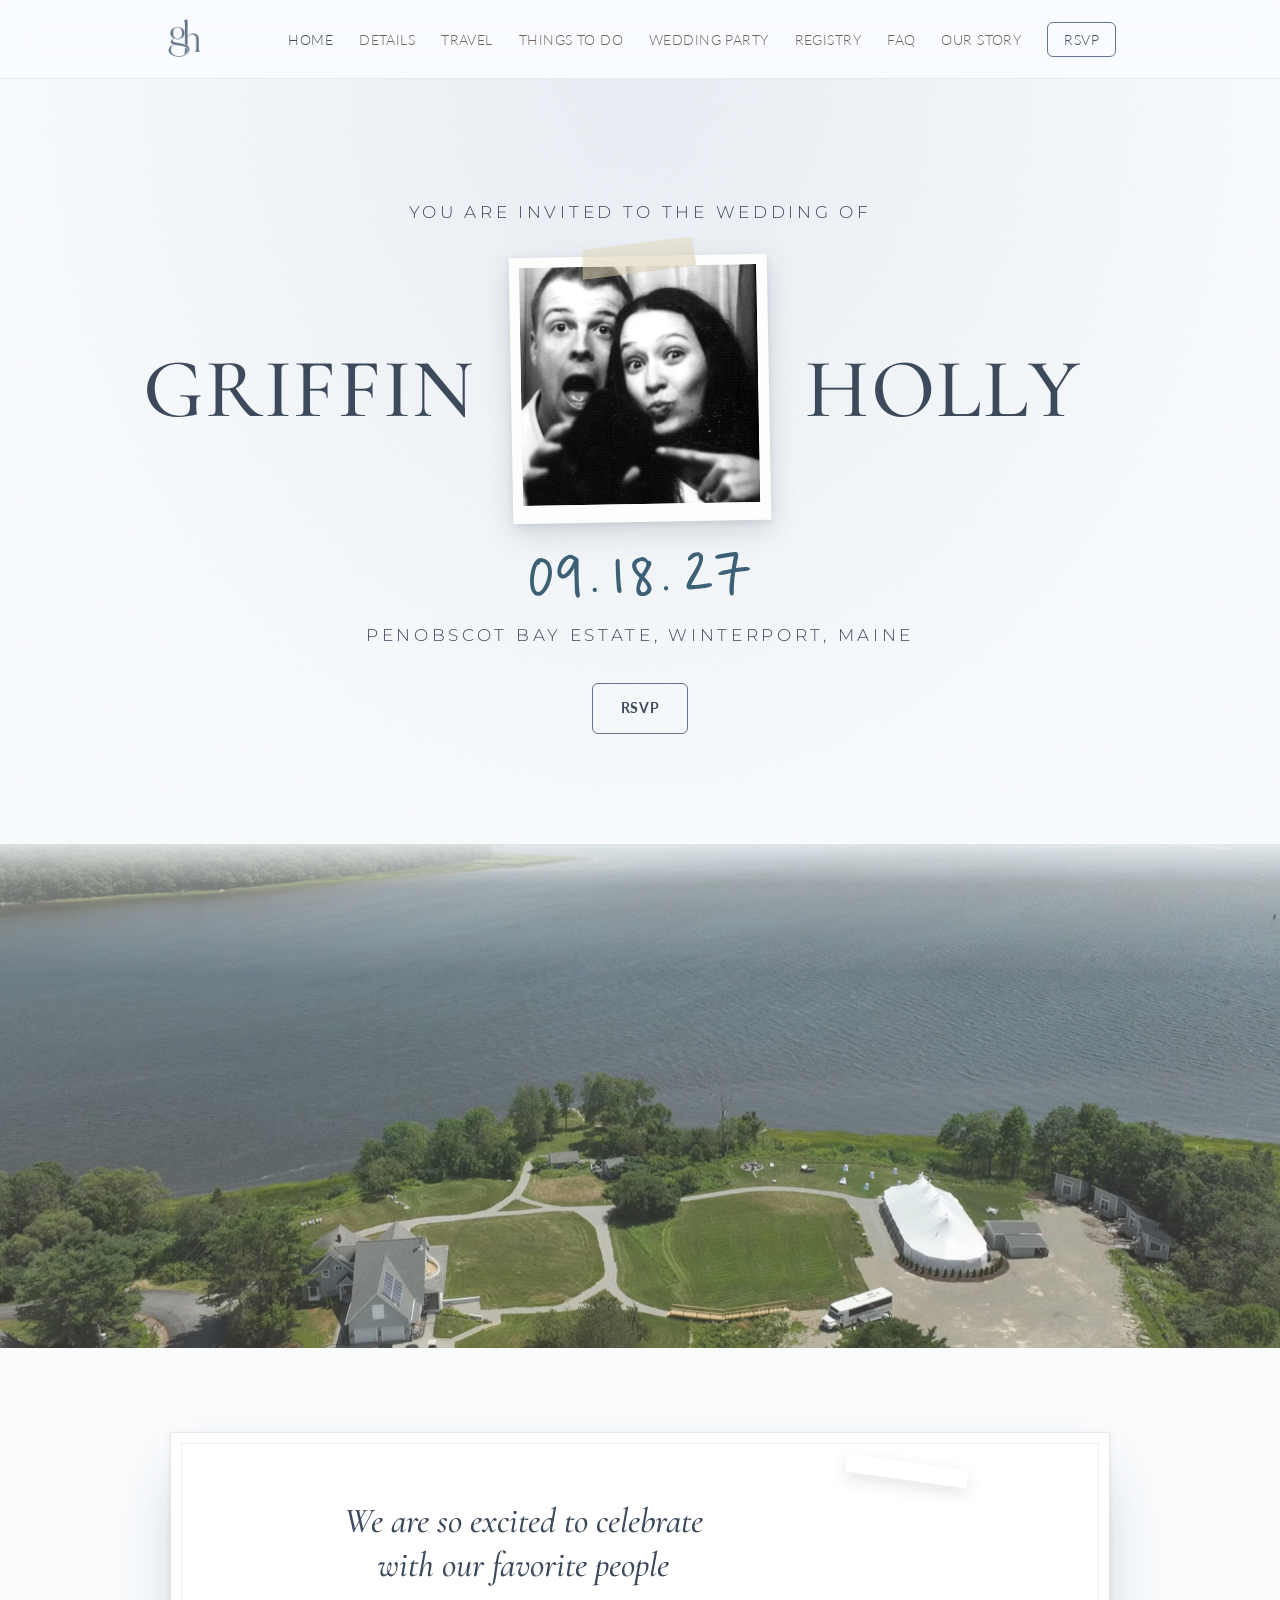
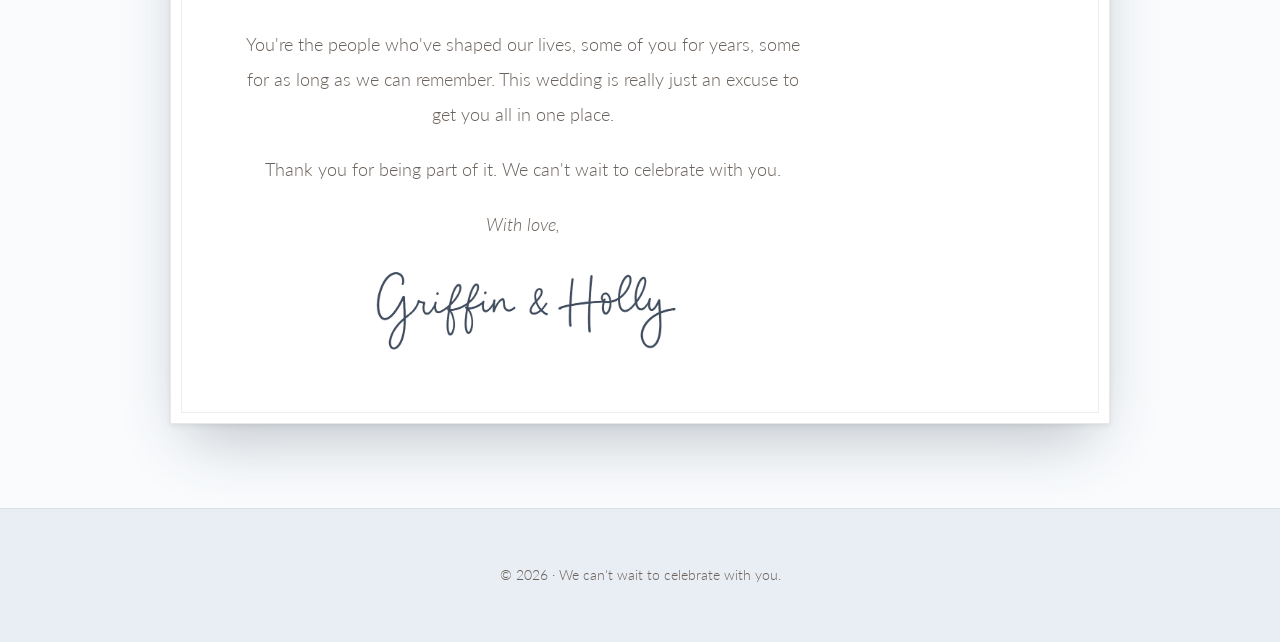
==== index.html @ e7b4e87a "Initial commit: Griffin & Holly wedding website Static multi-page site (Home, Details, Travel, Thing" ====
<!DOCTYPE html>
<html lang="en">
<head>
  <meta charset="UTF-8" />
  <meta name="viewport" content="width=device-width, initial-scale=1.0" />
  <title>Griffin &amp; Holly</title>
  <link rel="preconnect" href="https://fonts.googleapis.com" />
  <link rel="preconnect" href="https://fonts.gstatic.com" crossorigin />
  <link href="https://fonts.googleapis.com/css2?family=Cormorant+Garamond:wght@500&family=Montserrat:wght@300;600&family=Playfair+Display:ital,wght@0,500;0,600;1,500&family=Lato:wght@300;400;700&display=swap" rel="stylesheet" />
  <link rel="stylesheet" href="styles.css?v=116" />
</head>
<body>
  <header class="site-header">
    <nav class="nav container">
      <a href="#top" class="logo"><img src="images/gh.png" alt="Griffin &amp; Holly" /></a>
      <button class="nav-toggle" id="navToggle" aria-label="Toggle navigation" aria-expanded="false">
        <span></span><span></span><span></span>
      </button>
      <ul class="nav-links" id="navLinks">
        <li><a href="#top" aria-current="page">Home</a></li>
        <li><a href="details.html">Details</a></li>
        <li><a href="travel.html">Travel</a></li>
        <li><a href="things-to-do.html">Things to Do</a></li>
        <li><a href="wedding-party.html">Wedding Party</a></li>
        <li><a href="registry.html">Registry</a></li>
        <li><a href="faq.html">FAQ</a></li>
        <li><a href="our-story.html">Our Story</a></li>
        <li><a class="nav-cta">RSVP</a></li>
      </ul>
    </nav>
  </header>

  <main>
    <section id="top" class="hero">
      <div class="container hero-content">
        <p class="hero-invite">You are invited to the wedding of</p>
        <h1 class="hero-title">
          <span class="hero-name">Griffin</span>
          <div class="hero-polaroid">
            <div class="hero-image-frame">
              <img src="images/hero.gif" alt="Griffin and Holly" class="hero-image" />
            </div>
          </div>
          <span class="hero-name">Holly</span>
        </h1>
        <img src="images/date.svg" alt="09.18.27" class="hero-date" />
        <p class="hero-venue">Penobscot Bay Estate, Winterport, Maine</p>
        <div class="hero-actions center">
          <a class="btn btn-secondary">RSVP</a>
        </div>
      </div>
    </section>

    <section id="story" class="photo-band">
      <img src="images/penobscot-2.jpg" alt="Aerial view of the Penobscot Bay estate with the reception tent on the lawn by the water" />
    </section>

    <section id="note" class="section">
      <div class="container">
        <div class="note-card">
          <div class="note-text">
            <h2 class="note-heading">We are so excited to celebrate <br class="note-heading-break" />with our favorite people</h2>
            <p>You're the people who've shaped our lives, some of you for years, some for as long as we can remember. This wedding is really just an excuse to get you all in one place.</p>
            <p>Thank you for being part of it. We can't wait to celebrate with you.</p>
            <p class="note-signoff">With love,</p>
            <span class="note-signature" role="img" aria-label="Griffin &amp; Holly"></span>
          </div>
          <div class="note-photo">
            <div class="note-frame">
              <picture>
                <source media="(max-width: 760px)" srcset="images/gandh.jpg" />
                <img src="images/photostrip.jpg" alt="Griffin and Holly" />
              </picture>
            </div>
          </div>
        </div>
      </div>
    </section>
  </main>

  <footer class="site-footer">
    <div class="container">
      <p>&copy; <span id="year"></span> &middot; We can't wait to celebrate with you.</p>
    </div>
  </footer>

  <script src="script.js"></script>
</body>
</html>
---- styles.css ----
:root {
  --color-bg: #f9fbfd;
  --color-bg-alt: #e9eef4;
  --color-text: #2e2a27;
  --color-text-muted: #6b625c;
  --color-accent: #64748b;
  --color-accent-dark: #3d4a5c;
  --color-accent-contrast: #ffffff;
  --color-border: #d7e0e9;
  --max-width: 1000px;
  --max-width-narrow: 680px;
  --radius: 6px;
  --font-heading: "Playfair Display", Georgia, serif;
  --font-body: "Lato", -apple-system, BlinkMacSystemFont, "Segoe UI", sans-serif;
}

* {
  box-sizing: border-box;
}

html {
  scroll-behavior: smooth;
}

body {
  margin: 0;
  font-family: var(--font-body);
  font-weight: 300;
  color: var(--color-text);
  background: var(--color-bg);
  line-height: 1.7;
}

.container {
  max-width: var(--max-width);
  margin: 0 auto;
  padding: 0 24px;
}

.container-narrow {
  max-width: var(--max-width-narrow);
}

.text-center {
  text-align: center;
}

h1, h2, h3 {
  font-family: var(--font-heading);
  font-weight: 600;
  line-height: 1.2;
  color: var(--color-accent-dark);
}

a {
  color: inherit;
}

/* Header */
.site-header {
  position: sticky;
  top: 0;
  background: rgba(249, 251, 253, 0.55);
  backdrop-filter: blur(16px) saturate(160%);
  -webkit-backdrop-filter: blur(16px) saturate(160%);
  border-bottom: 1px solid rgba(215, 224, 233, 0.6);
  z-index: 100;
}

.nav {
  display: flex;
  align-items: center;
  justify-content: space-between;
  padding: 18px 24px;
}

.logo {
  display: flex;
  align-items: center;
  text-decoration: none;
}

.logo img {
  display: block;
  height: 42px;
  width: auto;
}

.nav-links {
  list-style: none;
  display: flex;
  align-items: center;
  gap: 26px;
  margin: 0;
  padding: 0;
}

.nav-links a {
  text-decoration: none;
  font-size: 0.9rem;
  letter-spacing: 0.03em;
  text-transform: uppercase;
  color: var(--color-text-muted);
  transition: color 0.15s ease;
}

.nav-links a:hover {
  color: var(--color-accent-dark);
}

.nav-cta {
  border: 1px solid var(--color-accent);
  padding: 8px 16px;
  border-radius: var(--radius);
  color: var(--color-accent-dark) !important;
}

.nav-cta:not([href]),
.btn:not([href]) {
  cursor: default;
}

.nav-links a[aria-current="page"] {
  color: var(--color-accent-dark);
}

.nav-toggle {
  display: none;
  flex-direction: column;
  justify-content: space-between;
  width: 24px;
  height: 18px;
  background: none;
  border: none;
  cursor: pointer;
  padding: 0;
}

.nav-toggle span {
  display: block;
  height: 2px;
  width: 100%;
  background: var(--color-accent-dark);
}

/* Hero */
.hero {
  position: relative;
  padding: 120px 0 110px;
  text-align: center;
  background-color: var(--color-bg);
  background-image:
    url("data:image/svg+xml,%3Csvg xmlns='http://www.w3.org/2000/svg' width='140' height='140'%3E%3Cfilter id='n'%3E%3CfeTurbulence type='fractalNoise' baseFrequency='0.85' numOctaves='2' stitchTiles='stitch'/%3E%3C/filter%3E%3Crect width='100%25' height='100%25' filter='url(%23n)' opacity='0.05'/%3E%3C/svg%3E"),
    radial-gradient(ellipse at top, var(--color-bg-alt) 0%, var(--color-bg) 70%);
}

.hero .hero-content {
  max-width: 1320px;
}

.hero-invite {
  font-family: "Montserrat", -apple-system, BlinkMacSystemFont, "Segoe UI", sans-serif;
  font-weight: 300;
  font-size: clamp(0.82rem, 1.6vw, 1.05rem);
  text-transform: uppercase;
  letter-spacing: 0.22em;
  line-height: 1.6;
  color: var(--color-accent-dark);
  margin: 0 auto 30px;
}

@media (max-width: 1024px) {
  .hero-date {
    width: min(200px, 52%);
  }
}

.hero-polaroid {
  position: relative;
  display: inline-block;
  flex-shrink: 0;
  background: #fdfdfb;
  padding: 10px 10px 18px;
  box-shadow:
    0 10px 28px rgba(60, 70, 85, 0.18),
    0 2px 6px rgba(60, 70, 85, 0.1);
  transform: rotate(-1deg);
}

/* Piece of tape holding the photo up */
.hero-polaroid::before {
  content: "";
  position: absolute;
  top: -15px;
  left: 50%;
  width: 118px;
  height: 34px;
  transform: translateX(-50%) rotate(-4deg);
  background: linear-gradient(
    180deg,
    rgba(225, 215, 189, 0.5) 0%,
    rgba(212, 201, 173, 0.55) 100%
  );
  box-shadow: 0 1px 3px rgba(0, 0, 0, 0.08);
  clip-path: polygon(4% 12%, 97% 0%, 99% 86%, 2% 100%);
  z-index: 2;
}

.hero-image-frame {
  width: 238px;
  height: 238px;
  overflow: hidden;
}

.hero-image {
  display: block;
  width: 100%;
  height: 100%;
  object-fit: cover;
  object-position: center 30%;
  filter: grayscale(1) contrast(1.06);
}

.eyebrow, .section-eyebrow {
  text-transform: uppercase;
  letter-spacing: 0.15em;
  font-size: 0.8rem;
  color: var(--color-accent);
  margin: 0 0 12px;
}

.section-eyebrow {
  text-align: center;
}

.hero-title {
  display: flex;
  align-items: center;
  justify-content: center;
  gap: 36px;
  margin: 0 0 20px;
}

.hero-name {
  font-family: "Cormorant Garamond", "Playfair Display", Georgia, serif;
  font-weight: 500;
  font-size: clamp(3.2rem, 6.8vw, 5.25rem);
  letter-spacing: 0.02em;
  text-transform: uppercase;
  line-height: 1.1;
  color: var(--color-accent-dark);
}

/* On desktop, give the two names equal columns so the polaroid sits dead-centre */
@media (min-width: 1025px) {
  .hero-name {
    flex: 1 1 0;
    min-width: 0;
  }

  .hero-name:first-child {
    text-align: right;
  }

  .hero-name:last-child {
    text-align: left;
  }
}

@media (max-width: 1024px) {
  .hero-title {
    flex-direction: column;
    gap: 20px;
  }

  .hero-name {
    font-size: clamp(3.6rem, 14vw, 6rem);
  }
}

.hero-date {
  display: block;
  width: min(220px, 42%);
  height: auto;
  margin: 30px auto 0;
}

.hero-venue {
  font-family: "Montserrat", -apple-system, BlinkMacSystemFont, "Segoe UI", sans-serif;
  font-weight: 300;
  font-size: clamp(0.82rem, 1.6vw, 1.05rem);
  text-transform: uppercase;
  letter-spacing: 0.22em;
  line-height: 1.6;
  color: var(--color-accent-dark);
  margin: 24px 0 0;
}

@media (max-width: 640px) {
  .hero-invite,
  .hero-venue {
    font-size: 0.98rem;
    letter-spacing: 0.18em;
  }
}

.hero-actions {
  display: flex;
  gap: 16px;
  justify-content: center;
  flex-wrap: wrap;
}

.hero-actions.center {
  margin-top: 34px;
}

.btn {
  display: inline-block;
  padding: 13px 28px;
  border-radius: var(--radius);
  text-decoration: none;
  font-weight: 700;
  font-size: 0.85rem;
  text-transform: uppercase;
  letter-spacing: 0.05em;
  transition: transform 0.15s ease, opacity 0.15s ease;
}

.btn:hover {
  transform: translateY(-1px);
  opacity: 0.9;
}

.btn-primary {
  background: var(--color-accent-dark);
  color: var(--color-accent-contrast);
}

.btn-secondary {
  background: transparent;
  border: 1px solid var(--color-accent);
  color: var(--color-accent-dark);
}

/* Sections */
.section {
  padding: 90px 0;
}

.section.subpage {
  padding-top: 132px;
  min-height: calc(100vh - 220px);
}

.section.subpage:not(:only-of-type) {
  min-height: 0;
}

.section-alt {
  background: var(--color-bg-alt);
}

.section h2 {
  font-size: 2.2rem;
  margin: 0 0 40px;
  text-align: center;
}

/* Full-bleed photo band */
.photo-band {
  position: relative;
  line-height: 0;
}

.photo-band img {
  display: block;
  width: 100%;
  height: clamp(340px, 56vh, 640px);
  object-fit: cover;
  object-position: center 68%;
}

.photo-band::after {
  content: "";
  position: absolute;
  inset: 0;
  pointer-events: none;
  /* soft cream wash, with a very subtle fade to the page background at the top seam */
  background: linear-gradient(
    180deg,
    rgba(249, 251, 253, 0.85) 0%,
    rgba(251, 248, 241, 0.45) 8%,
    rgba(251, 248, 241, 0.18) 26%,
    rgba(251, 248, 241, 0.18) 100%
  );
}

/* Home — a note to our guests */
#note {
  padding: 84px 0;
}

.note-card {
  position: relative;
  overflow: hidden;
  max-width: 940px;
  margin: 0 auto;
  background: #ffffff;
  padding: clamp(40px, 5.5vw, 66px) clamp(30px, 6vw, 72px);
  border: 1px solid rgba(60, 70, 85, 0.12);
  box-shadow:
    /* inner mat bevel */
    inset 0 0 0 10px #ffffff,
    inset 0 0 0 11px rgba(60, 70, 85, 0.09),
    inset 0 1px 3px rgba(60, 70, 85, 0.05),
    /* contact shadow */
    0 2px 5px rgba(60, 70, 85, 0.1),
    /* realistic cast shadow */
    0 30px 60px -18px rgba(60, 70, 85, 0.32);
}

.note-text {
  max-width: 560px;
  text-align: center;
}

.note-heading {
  font-family: "Cormorant Garamond", "Playfair Display", Georgia, serif;
  font-style: italic;
  font-weight: 500;
  font-size: clamp(1.7rem, 3.2vw, 2.35rem);
  line-height: 1.25;
  color: var(--color-accent-dark);
  margin: 0 0 24px;
}

.note-heading::after {
  display: none;
}

.note-heading-break {
  display: none;
}

@media (min-width: 761px) {
  .note-heading-break {
    display: inline;
  }
}

.note-text p {
  color: var(--color-text-muted);
  font-size: 1.15rem;
  line-height: 1.9;
  margin: 0 0 20px;
}

.note-signoff {
  margin-top: 28px;
  font-style: italic;
}

.note-signature {
  display: block;
  width: min(320px, 74%);
  aspect-ratio: 884 / 263;
  margin: 10px auto 0;
  background-color: var(--color-accent-dark);
  -webkit-mask: url("images/signedgh.png") no-repeat center / contain;
  mask: url("images/signedgh.png") no-repeat center / contain;
}

.note-photo {
  position: absolute;
  top: 5%;
  right: 15%;
}

.note-frame {
  width: 122px;
  background: #ffffff;
  padding: 9px;
  transform: rotate(8deg);
  box-shadow: 0 6px 16px rgba(60, 70, 85, 0.14);
}

.note-frame img {
  display: block;
  width: 100%;
  height: auto;
}

@media (max-width: 760px) {
  .note-text {
    max-width: none;
  }

  .note-text p {
    font-size: 1rem;
  }

  .note-photo {
    position: static;
    margin: 26px auto 0;
  }

  .note-frame {
    width: 210px;
    margin-left: auto;
    margin-right: auto;
    transform: rotate(4deg);
  }

  .note-frame img {
    aspect-ratio: 3 / 4;
    object-fit: cover;
    object-position: center;
  }

  .note-heading,
  .note-text p,
  .note-signoff {
    text-align: center;
  }

  .note-signature {
    margin-inline: auto;
    -webkit-mask-position: center;
    mask-position: center;
  }
}

/* Story */
.story-grid {
  display: grid;
  grid-template-columns: repeat(auto-fit, minmax(220px, 1fr));
  gap: 40px;
  text-align: center;
}

.story-item h3 {
  font-size: 1.25rem;
  margin: 0 0 12px;
}

.story-item p {
  color: var(--color-text-muted);
  margin: 0;
}

/* Schedule */
.schedule-grid {
  display: grid;
  grid-template-columns: repeat(auto-fit, minmax(220px, 1fr));
  gap: 24px;
}

.schedule-card {
  background: var(--color-bg);
  border: 1px solid var(--color-border);
  border-radius: var(--radius);
  padding: 32px 24px;
  text-align: center;
}

.schedule-time {
  color: var(--color-accent);
  font-weight: 700;
  letter-spacing: 0.05em;
  margin: 0 0 8px;
  font-size: 0.9rem;
  text-transform: uppercase;
}

.schedule-card h3 {
  margin: 0 0 10px;
  font-size: 1.3rem;
}

.schedule-card p {
  color: var(--color-text-muted);
  margin: 0;
}

/* Schedule — vertical timeline */
.timeline {
  list-style: none;
  max-width: 460px;
  margin: 22px auto 0;
  padding: 0;
  text-align: center;
}

.timeline-event {
  padding: 26px 0;
  border-bottom: 1px solid var(--color-border);
}

.timeline-event:first-child {
  padding-top: 6px;
}

.timeline-time {
  display: block;
  font-family: "Montserrat", -apple-system, BlinkMacSystemFont, "Segoe UI", sans-serif;
  font-weight: 600;
  font-size: 0.82rem;
  letter-spacing: 0.12em;
  color: var(--color-accent);
  margin-bottom: 8px;
}

.timeline-body h3 {
  font-family: "Cormorant Garamond", "Playfair Display", Georgia, serif;
  font-weight: 500;
  font-size: 1.55rem;
  line-height: 1.2;
  color: var(--color-accent-dark);
  margin: 0 0 6px;
}

.timeline-body p {
  color: var(--color-text-muted);
  margin: 0;
  line-height: 1.7;
}

/* What to Wear */
#details {
  padding-top: 56px;
  padding-bottom: 44px;
}

#what-to-wear {
  padding-top: 44px;
}

.coming-soon {
  margin: 28px 0 0;
  text-align: center;
  color: var(--color-text-muted);
  font-family: "Cormorant Garamond", "Playfair Display", Georgia, serif;
  font-style: italic;
  font-size: 1.5rem;
}

.dress-text {
  max-width: 560px;
  margin: 16px auto 0;
  text-align: left;
}

.dress-text p {
  color: var(--color-text-muted);
  line-height: 1.85;
  margin: 0 0 22px;
  text-wrap: pretty;
}

.dress-text p:last-child {
  margin-bottom: 0;
}

/* Interior sections — fonts matched to the landing page */
#details .section-eyebrow,
#travel .section-eyebrow,
#our-story .section-eyebrow,
#wedding-party .section-eyebrow,
#things-to-do .section-eyebrow,
#what-to-wear .section-eyebrow,
#faq .section-eyebrow,
#registry .section-eyebrow {
  font-family: "Montserrat", -apple-system, BlinkMacSystemFont, "Segoe UI", sans-serif;
  font-weight: 600;
  letter-spacing: 0.22em;
}

#details h2,
#travel h2,
#airports h2,
#stay h2,
#our-story h2,
#wedding-party h2,
#things-to-do h2,
#bangor h2,
#winterport h2,
#what-to-wear h2,
#faq h2,
#registry h2 {
  font-family: "Cormorant Garamond", "Playfair Display", Georgia, serif;
  font-weight: 500;
}

#details .schedule-time {
  font-family: "Montserrat", -apple-system, BlinkMacSystemFont, "Segoe UI", sans-serif;
  font-weight: 600;
  letter-spacing: 0.18em;
}

#details .schedule-card h3,
#travel .travel-card h3,
#things-to-do .travel-card h3 {
  font-family: "Cormorant Garamond", "Playfair Display", Georgia, serif;
  font-weight: 500;
  font-size: 1.5rem;
}

/* Travel */
.travel-intro {
  max-width: 720px;
  margin: 0 auto;
  text-align: center;
  text-wrap: balance;
  color: var(--color-text-muted);
  line-height: 1.85;
}

/* Airports Nearby */
#travel {
  padding-bottom: 36px;
}

#airports,
#stay {
  padding-top: 44px;
}

.airports-layout {
  margin-top: 8px;
}

.airports-layout + .airports-layout {
  margin-top: 64px;
}

.airport-photo {
  position: relative;
  max-width: 380px;
  margin: 0 auto;
  background: #fdfdfb;
  padding: 10px 10px 18px;
  box-shadow:
    0 10px 28px rgba(60, 70, 85, 0.18),
    0 2px 6px rgba(60, 70, 85, 0.1);
  transform: rotate(-1deg);
}

.airport-photo::before {
  content: "";
  position: absolute;
  top: -15px;
  left: 50%;
  width: 118px;
  height: 34px;
  transform: translateX(-50%) rotate(-4deg);
  background: linear-gradient(
    180deg,
    rgba(225, 215, 189, 0.5) 0%,
    rgba(212, 201, 173, 0.55) 100%
  );
  box-shadow: 0 1px 3px rgba(0, 0, 0, 0.08);
  clip-path: polygon(4% 12%, 97% 0%, 99% 86%, 2% 100%);
  z-index: 2;
}

.airport-frame {
  overflow: hidden;
  aspect-ratio: 3 / 2;
}

.airport-frame img {
  display: block;
  width: 100%;
  height: 100%;
  object-fit: cover;
}

.airport-text {
  max-width: 740px;
  margin: 40px auto 0;
  text-align: center;
}

.stay-name {
  font-family: "Cormorant Garamond", "Playfair Display", Georgia, serif;
  font-weight: 500;
  font-size: 1.65rem;
  color: var(--color-accent-dark);
  margin: 0 0 6px;
}

.stay-address {
  margin-bottom: 28px;
}

.stay-cta {
  margin-top: 12px;
}

.airport-text p {
  color: var(--color-text-muted);
  line-height: 1.85;
  margin: 0 0 18px;
  text-wrap: balance;
}

.airport-text p:last-child {
  margin-bottom: 0;
}

.airport-text strong {
  font-weight: 700;
  color: var(--color-accent-dark);
}

@media (max-width: 720px) {
  .airports-layout {
    margin-top: 24px;
  }

  .airport-text {
    margin-top: 32px;
  }

  .airport-text p {
    margin-bottom: 24px;
  }
}

.travel-grid {
  display: grid;
  grid-template-columns: repeat(auto-fit, minmax(220px, 1fr));
  gap: 24px;
}

.travel-card {
  padding: 8px 0;
}

.travel-card h3 {
  font-size: 1.2rem;
  margin: 0 0 10px;
}

.travel-card p {
  color: var(--color-text-muted);
  margin: 0;
}

/* Things to Do — compact area lists (Bangor, Winterport) */
#bangor {
  padding-top: 40px;
  padding-bottom: 24px;
}

#winterport {
  padding-top: 40px;
}

.ttd-compact {
  display: grid;
  grid-template-columns: repeat(auto-fit, minmax(300px, 1fr));
  gap: 26px 40px;
  max-width: 700px;
  margin: 0 auto;
  text-align: left;
}

#things-to-do .ttd-compact {
  margin-top: 56px;
}

#bangor .airport-photo,
#winterport .airport-photo {
  margin-bottom: 52px;
}

.airport-text .airport-photo {
  margin: 26px auto 36px;
}

#things-to-do .airports-layout {
  margin-top: 72px;
}

.ttd-compact-item h3 {
  font-family: "Cormorant Garamond", "Playfair Display", Georgia, serif;
  font-weight: 500;
  font-size: 1.3rem;
  color: var(--color-accent-dark);
  margin: 0 0 4px;
  line-height: 1.3;
}

.ttd-compact-item p {
  color: var(--color-text-muted);
  line-height: 1.6;
  margin: 0;
  font-size: 1rem;
}

@media (max-width: 600px) {
  .ttd-compact {
    padding-left: 14px;
    padding-right: 14px;
  }
}

/* Gallery */
.photo-grid {
  display: grid;
  grid-template-columns: repeat(auto-fit, minmax(180px, 1fr));
  gap: 16px;
}

.photo-placeholder {
  aspect-ratio: 1;
  background: var(--color-border);
  border-radius: var(--radius);
  display: flex;
  align-items: center;
  justify-content: center;
  color: var(--color-text-muted);
  font-family: var(--font-heading);
  font-style: italic;
}

/* FAQ */
.faq-intro {
  max-width: 560px;
  margin: 16px auto 44px;
  text-align: center;
  color: var(--color-text-muted);
  line-height: 1.8;
  text-wrap: pretty;
}

.faq-list {
  display: flex;
  flex-direction: column;
}

.faq-item {
  padding: 30px 0;
  border-bottom: 1px solid var(--color-border);
}

.faq-item:first-child {
  padding-top: 0;
}

.faq-item:last-child {
  padding-bottom: 0;
  border-bottom: none;
}

.faq-item h3 {
  font-family: "Cormorant Garamond", "Playfair Display", Georgia, serif;
  font-weight: 500;
  font-size: 1.4rem;
  line-height: 1.3;
  color: var(--color-accent-dark);
  margin: 0 0 8px;
}

.faq-item p {
  color: var(--color-text-muted);
  margin: 0;
  line-height: 1.75;
}

/* RSVP Form */
.rsvp-form {
  margin-top: 40px;
  text-align: left;
  display: flex;
  flex-direction: column;
  gap: 20px;
}

.form-row {
  display: flex;
  flex-direction: column;
  gap: 8px;
}

.form-row label {
  font-size: 0.85rem;
  text-transform: uppercase;
  letter-spacing: 0.04em;
  color: var(--color-text-muted);
}

.form-row input,
.form-row select,
.form-row textarea {
  font-family: var(--font-body);
  font-size: 1rem;
  padding: 12px 14px;
  border: 1px solid var(--color-border);
  border-radius: var(--radius);
  background: var(--color-bg);
  color: var(--color-text);
}

.form-row input:focus,
.form-row select:focus,
.form-row textarea:focus {
  outline: 2px solid var(--color-accent);
  outline-offset: 1px;
}

.rsvp-form .btn {
  align-self: center;
  border: none;
  cursor: pointer;
  margin-top: 8px;
}

.form-note {
  text-align: center;
  color: var(--color-accent-dark);
  min-height: 1.4em;
}

/* Footer */
.site-footer {
  border-top: 1px solid var(--color-border);
  padding: 40px 0;
  text-align: center;
  color: var(--color-text-muted);
  font-size: 0.9rem;
  background: var(--color-bg-alt);
}

.footer-names {
  font-family: var(--font-heading);
  font-size: 1.4rem;
  color: var(--color-accent-dark);
  margin: 0 0 8px;
}

/* Mobile nav */
@media (max-width: 960px) {
  .nav-toggle {
    display: flex;
  }

  .nav-links {
    position: absolute;
    top: 100%;
    left: 0;
    right: 0;
    background: var(--color-bg);
    flex-direction: column;
    align-items: flex-start;
    gap: 0;
    padding: 8px 24px 20px;
    border-bottom: 1px solid var(--color-border);
    display: none;
  }

  .nav-links.open {
    display: flex;
  }

  .nav-links li {
    width: 100%;
    padding: 14px 0;
    border-top: 1px solid var(--color-border);
  }

  .nav-cta {
    display: inline-block;
  }

  .hero {
    padding: 100px 0 70px;
  }
}
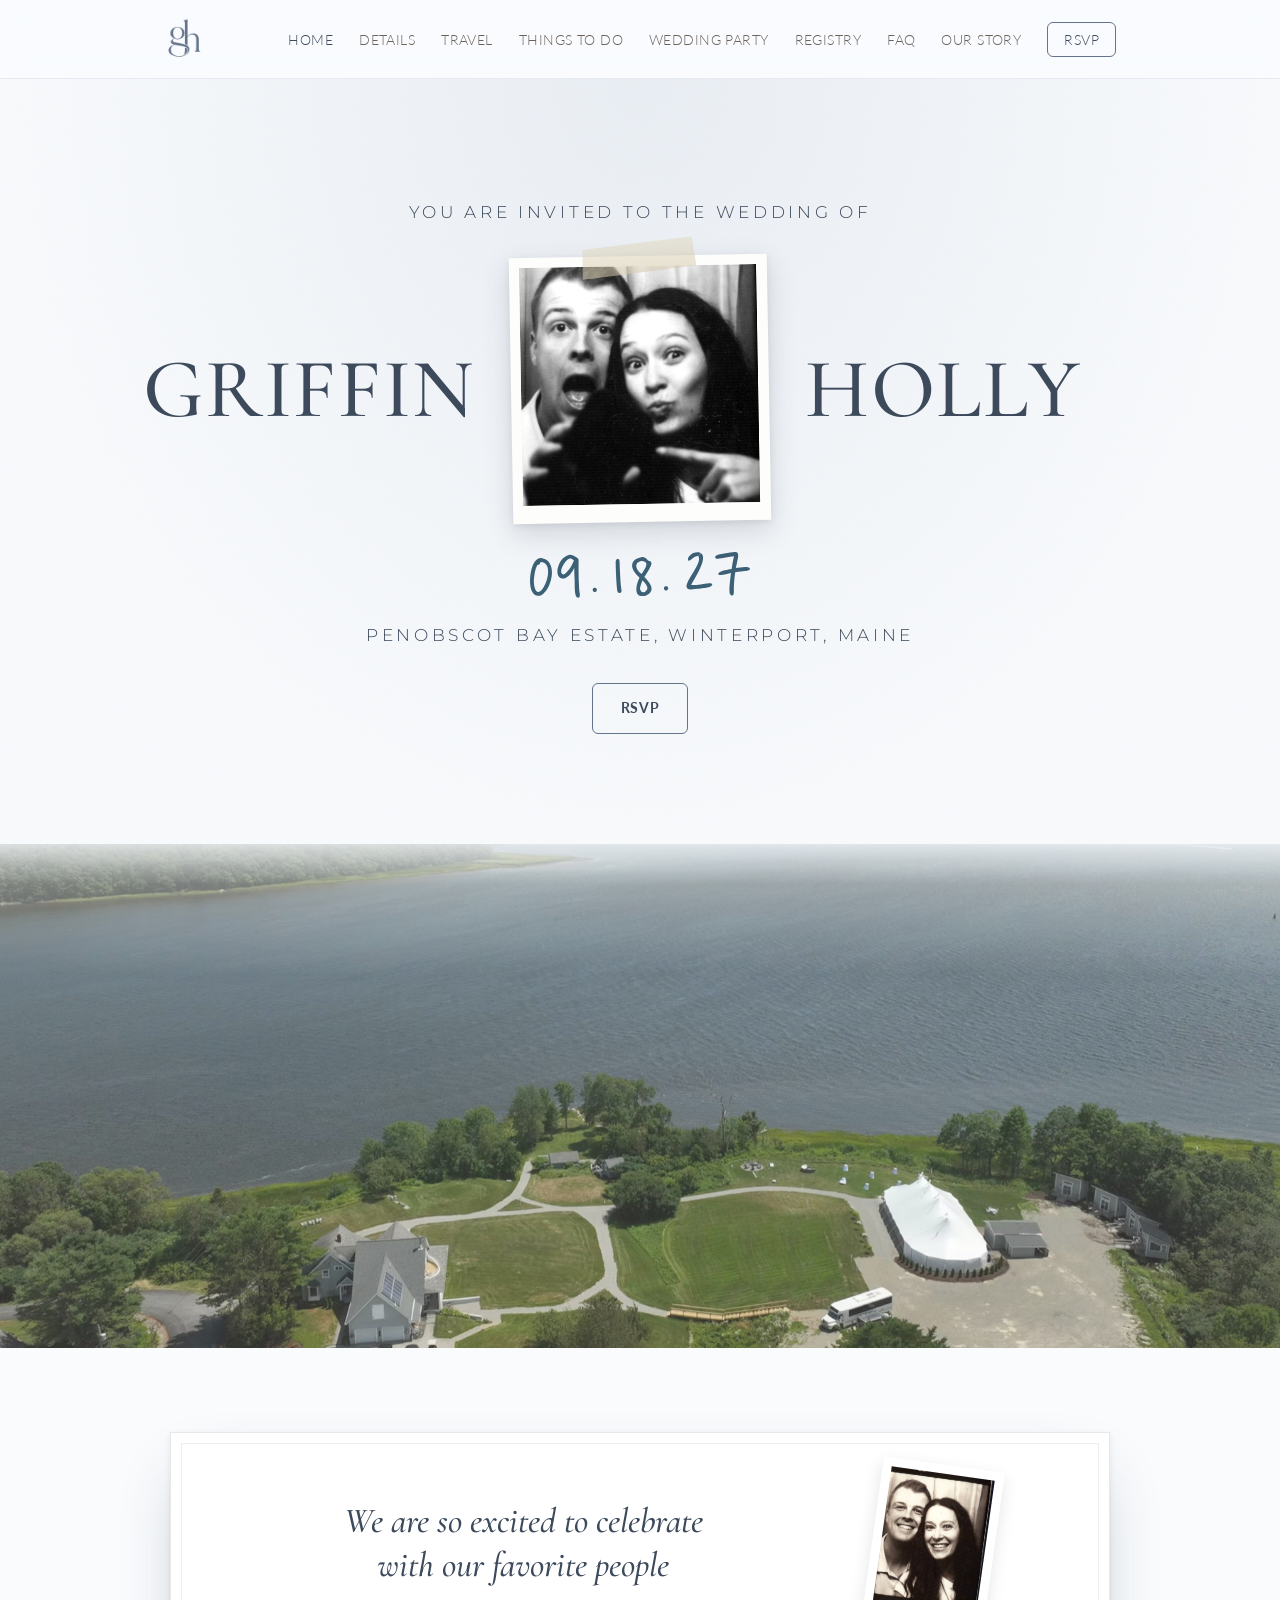
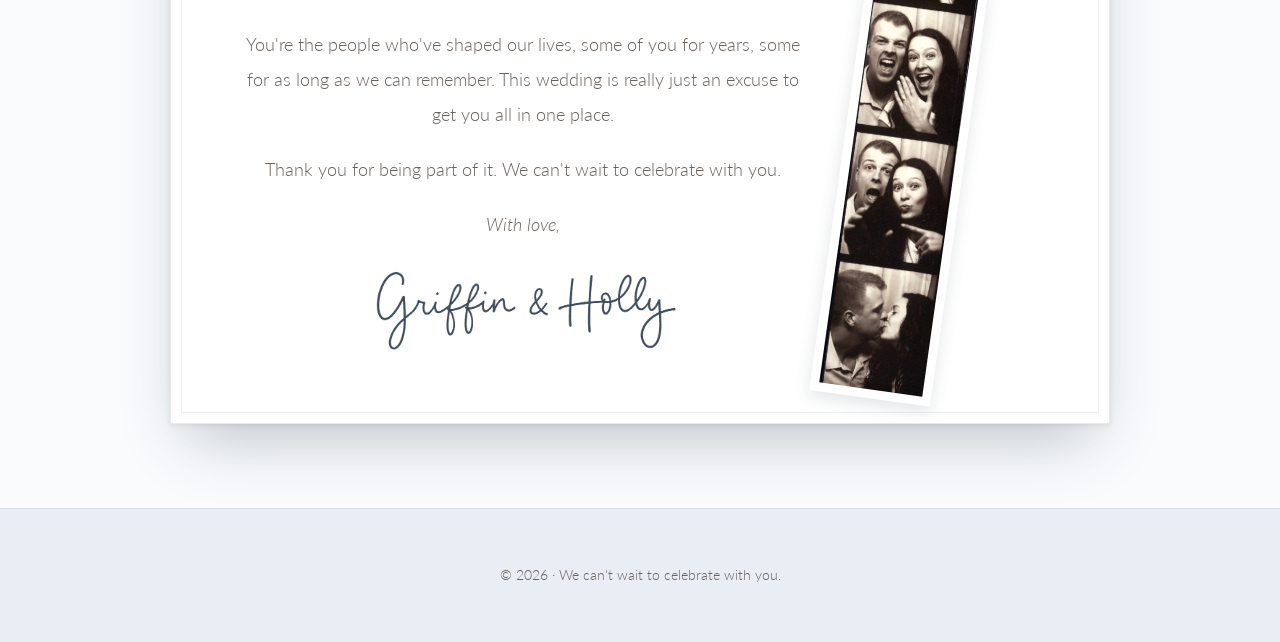
==== commit 1e661fbc: "Travel: add Residence Inn booking link and room-block guidance - Point the Residence Inn CTA at the " ====
--- a/index.html
+++ b/index.html
@@ -7,7 +7,7 @@
   <link rel="preconnect" href="https://fonts.googleapis.com" />
   <link rel="preconnect" href="https://fonts.gstatic.com" crossorigin />
   <link href="https://fonts.googleapis.com/css2?family=Cormorant+Garamond:wght@500&family=Montserrat:wght@300;600&family=Playfair+Display:ital,wght@0,500;0,600;1,500&family=Lato:wght@300;400;700&display=swap" rel="stylesheet" />
-  <link rel="stylesheet" href="styles.css?v=116" />
+  <link rel="stylesheet" href="styles.css?v=120" />
 </head>
 <body>
   <header class="site-header">
--- a/styles.css
+++ b/styles.css
@@ -798,6 +798,12 @@
   margin-top: 12px;
 }
 
+.airport-text p.stay-note {
+  margin-top: 44px;
+  font-size: 0.85rem;
+  font-style: italic;
+}
+
 .airport-text p {
   color: var(--color-text-muted);
   line-height: 1.85;
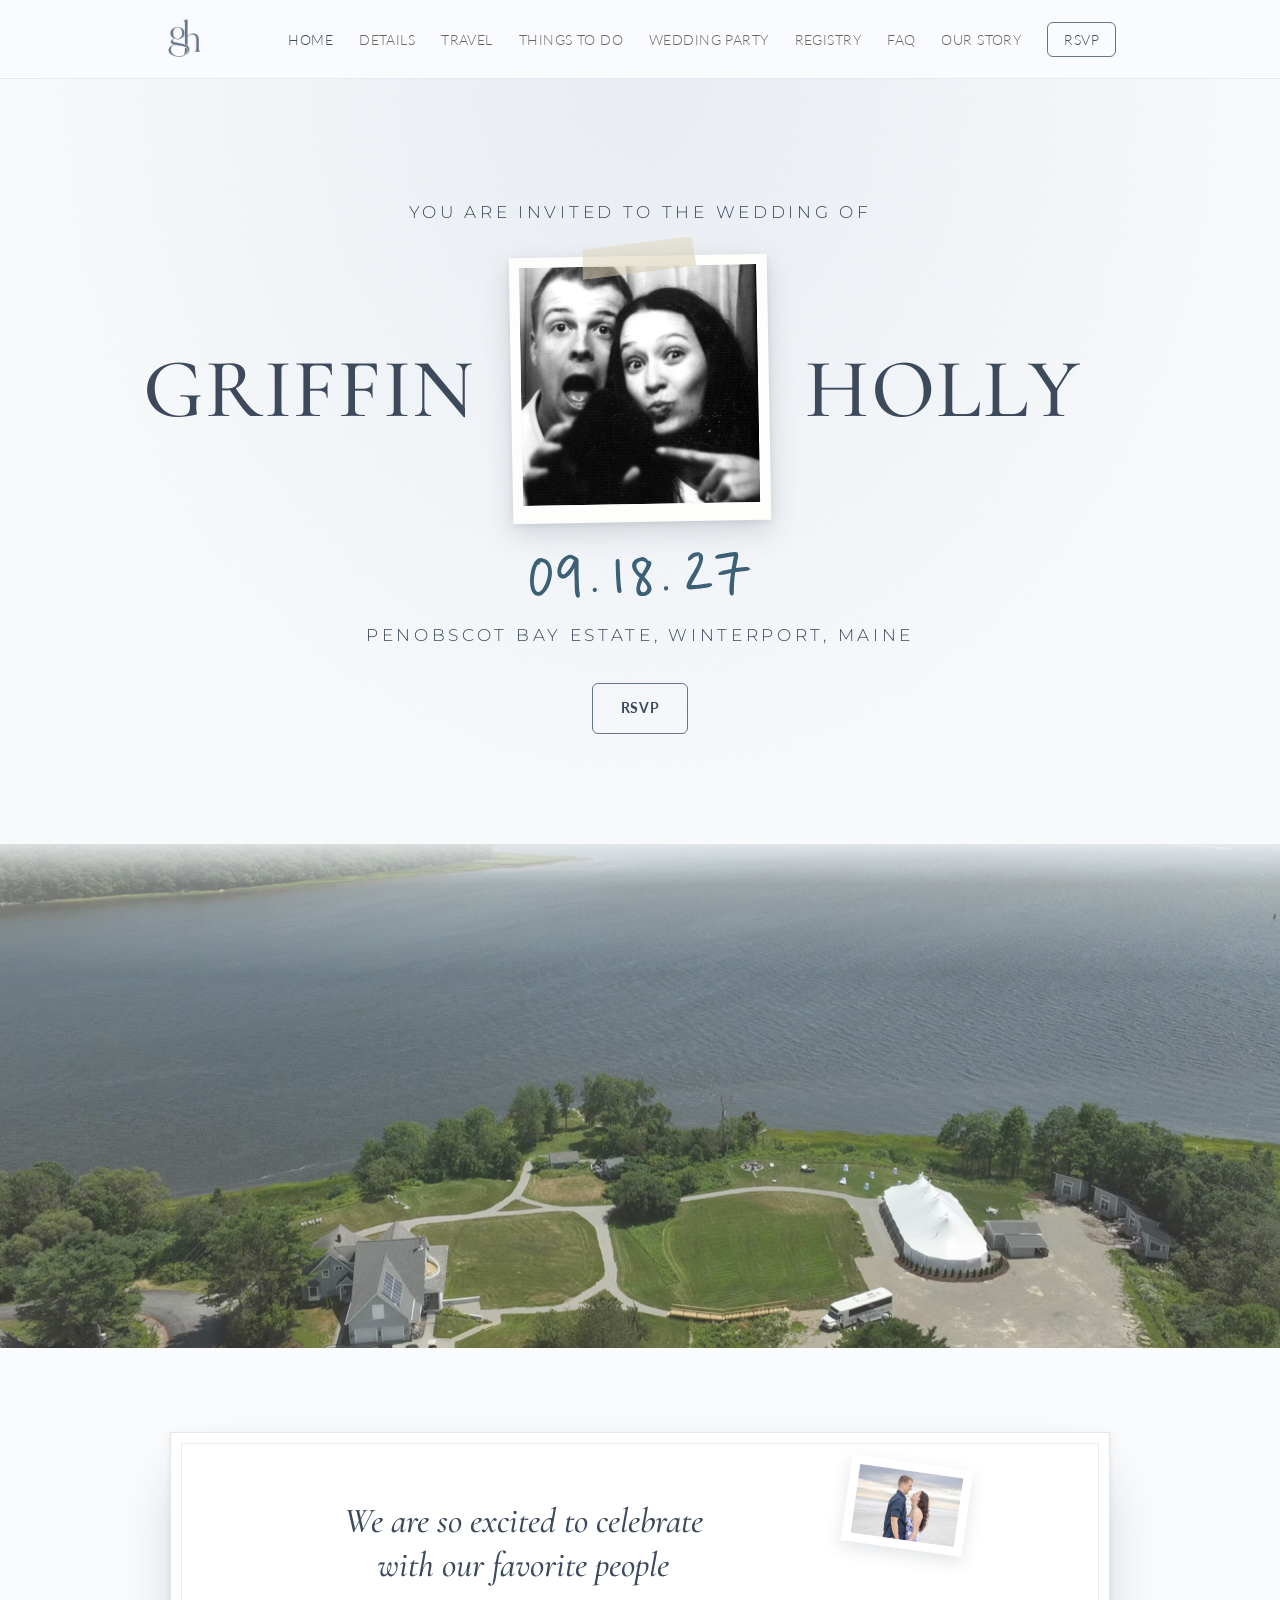
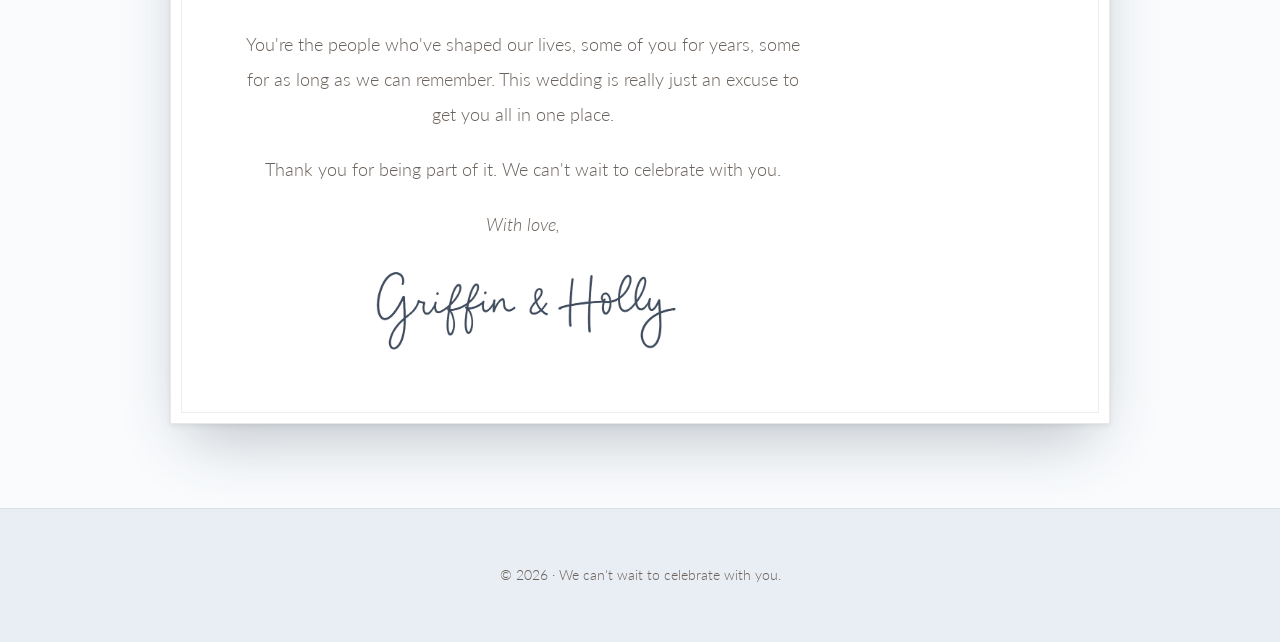
==== commit 921a9b3e: "Point RSVP buttons to Zola Nav "RSVP" (all pages) and the homepage hero RSVP button now link to http" ====
--- a/index.html
+++ b/index.html
@@ -7,7 +7,7 @@
   <link rel="preconnect" href="https://fonts.googleapis.com" />
   <link rel="preconnect" href="https://fonts.gstatic.com" crossorigin />
   <link href="https://fonts.googleapis.com/css2?family=Cormorant+Garamond:wght@500&family=Montserrat:wght@300;600&family=Playfair+Display:ital,wght@0,500;0,600;1,500&family=Lato:wght@300;400;700&display=swap" rel="stylesheet" />
-  <link rel="stylesheet" href="styles.css?v=120" />
+  <link rel="stylesheet" href="styles.css?v=121" />
 </head>
 <body>
   <header class="site-header">
@@ -25,7 +25,7 @@
         <li><a href="registry.html">Registry</a></li>
         <li><a href="faq.html">FAQ</a></li>
         <li><a href="our-story.html">Our Story</a></li>
-        <li><a class="nav-cta">RSVP</a></li>
+        <li><a href="https://www.zola.com/wedding/griffinandholly2027/rsvp" class="nav-cta" target="_blank" rel="noopener">RSVP</a></li>
       </ul>
     </nav>
   </header>
@@ -46,7 +46,7 @@
         <img src="images/date.svg" alt="09.18.27" class="hero-date" />
         <p class="hero-venue">Penobscot Bay Estate, Winterport, Maine</p>
         <div class="hero-actions center">
-          <a class="btn btn-secondary">RSVP</a>
+          <a href="https://www.zola.com/wedding/griffinandholly2027/rsvp" class="btn btn-secondary" target="_blank" rel="noopener">RSVP</a>
         </div>
       </div>
     </section>
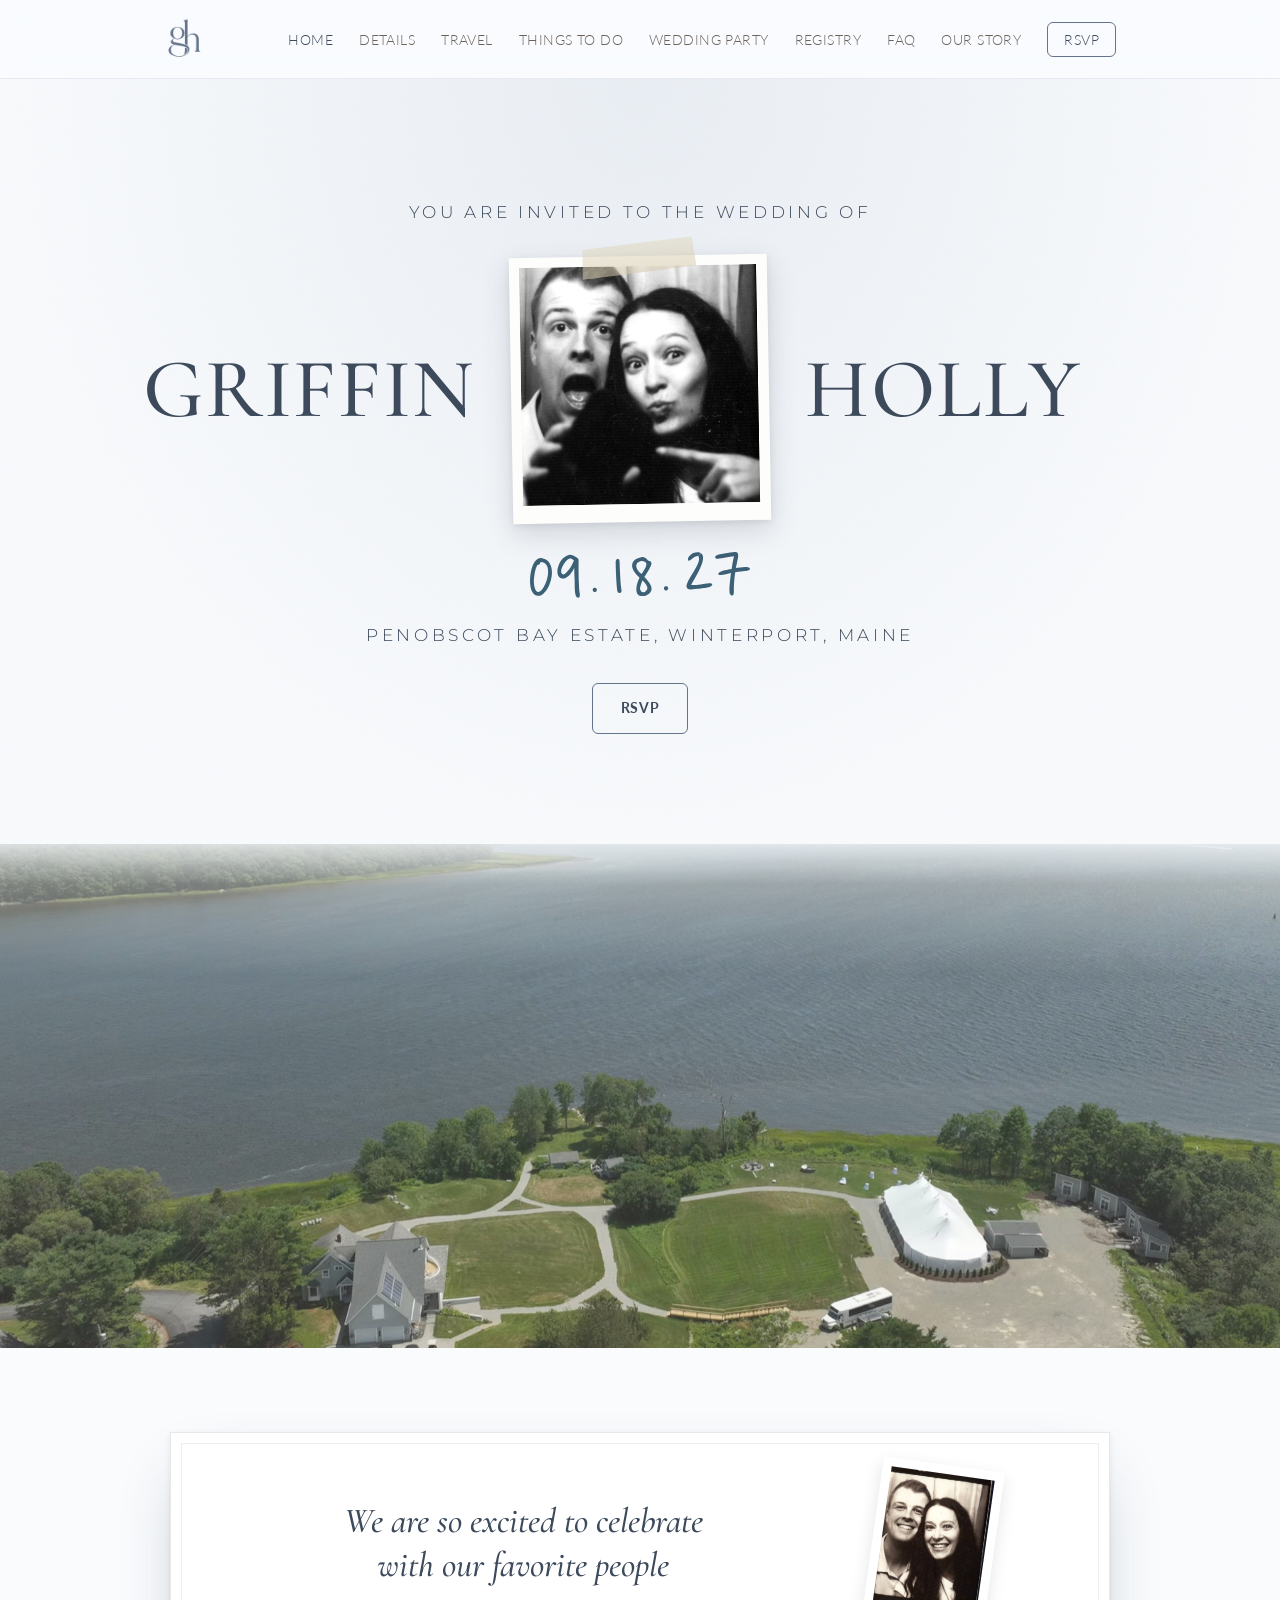
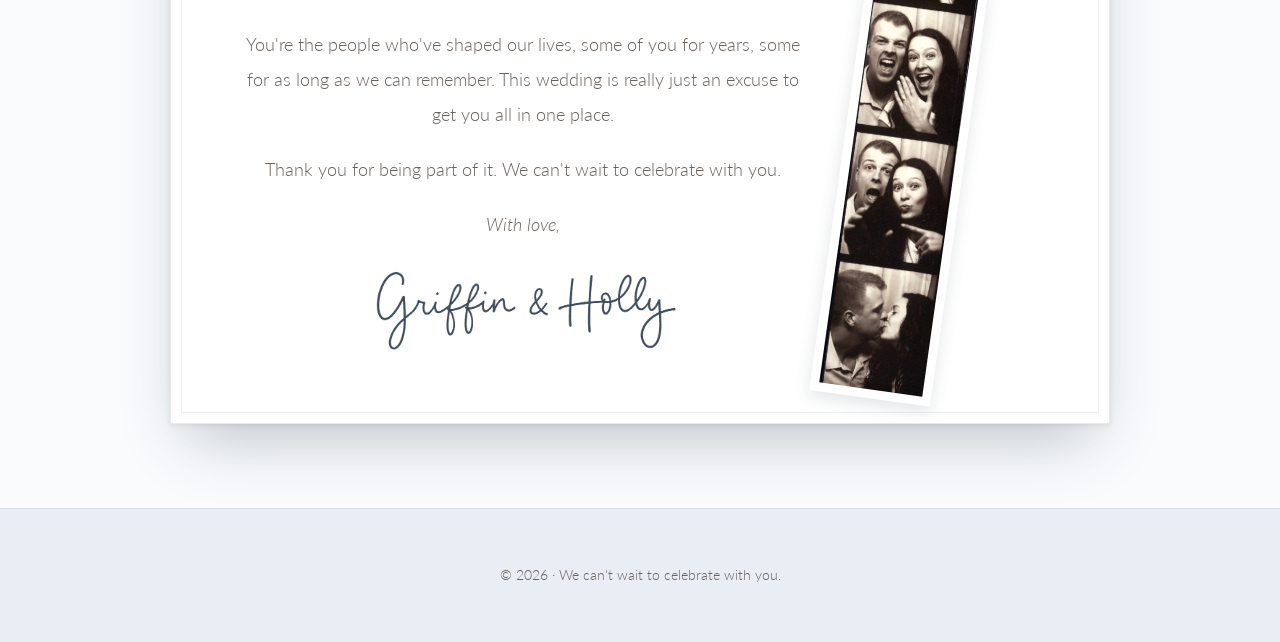
==== commit 42f1f7ff: "Add Vercel Web Analytics tracking snippet Adds <script defer src="/_vercel/insights/script.js"> to e" ====
--- a/index.html
+++ b/index.html
@@ -85,5 +85,6 @@
   </footer>
 
   <script src="script.js"></script>
+  <script defer src="/_vercel/insights/script.js"></script>
 </body>
 </html>
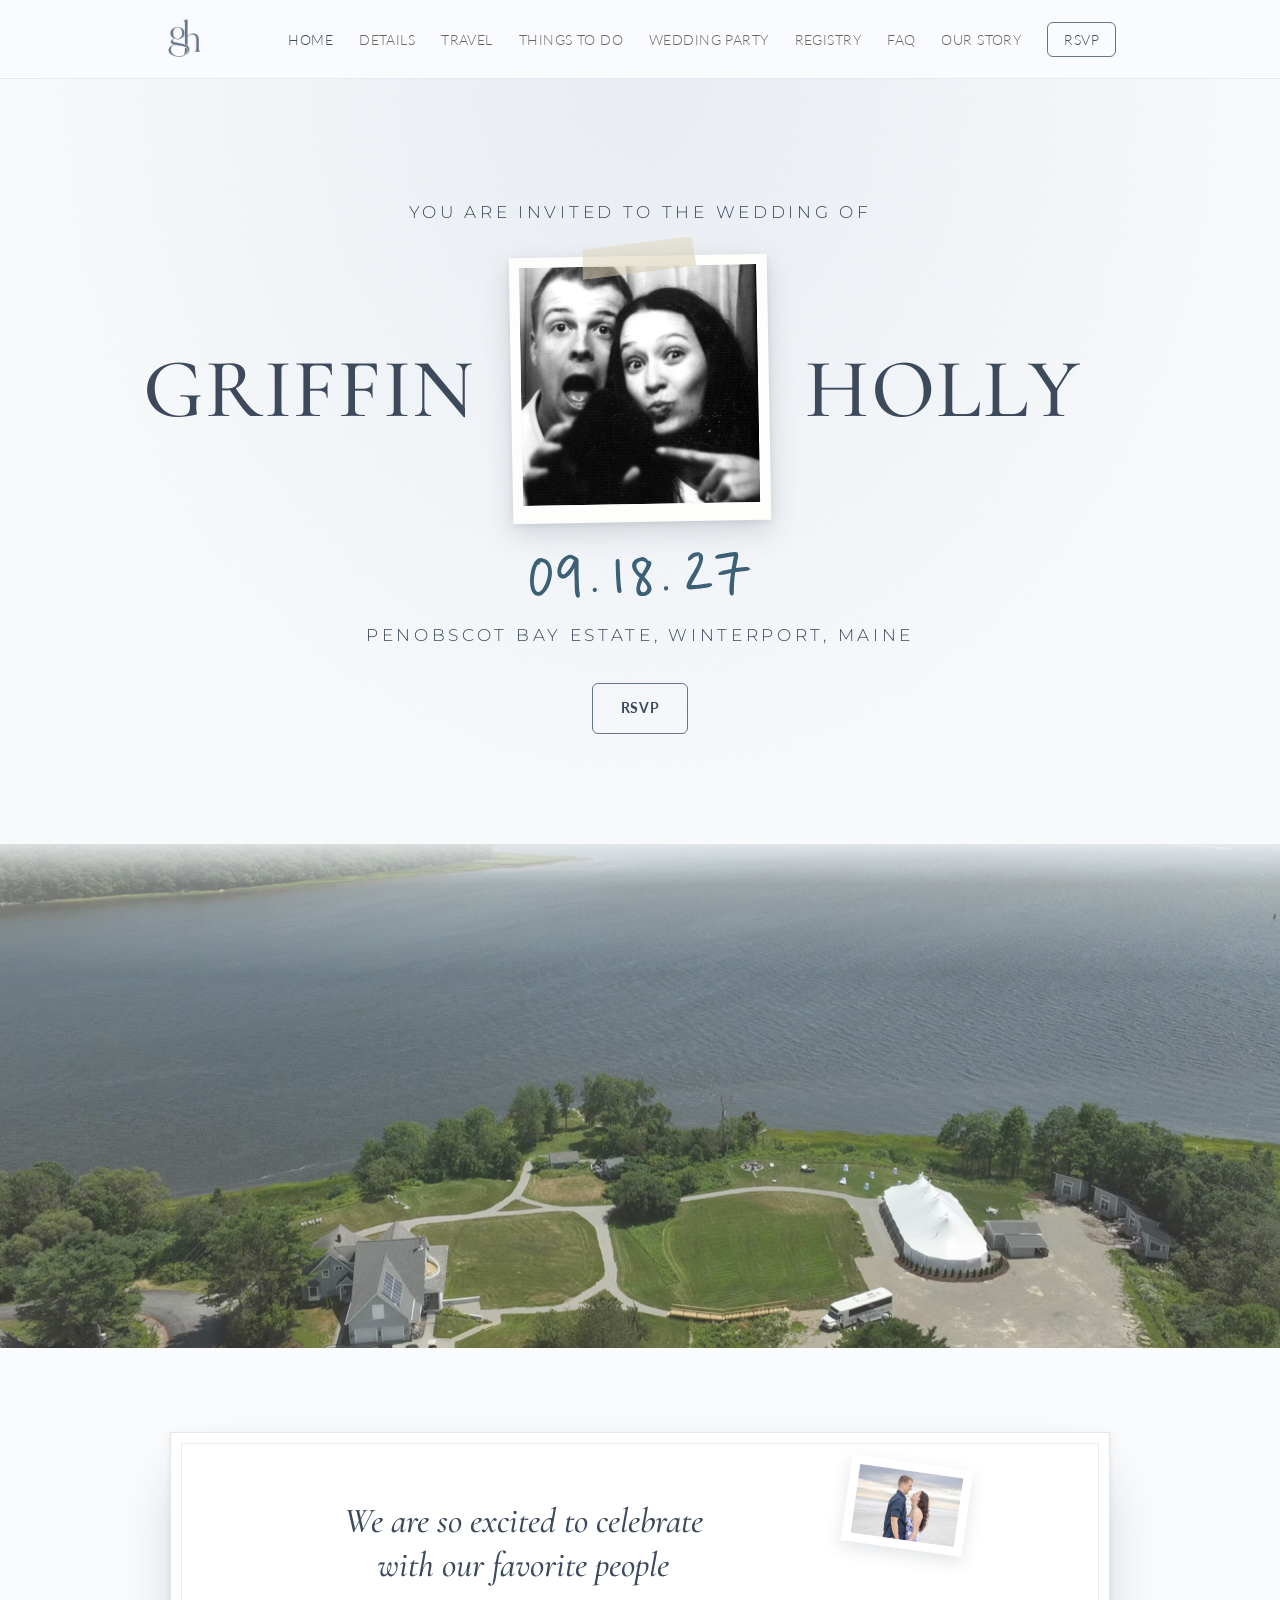
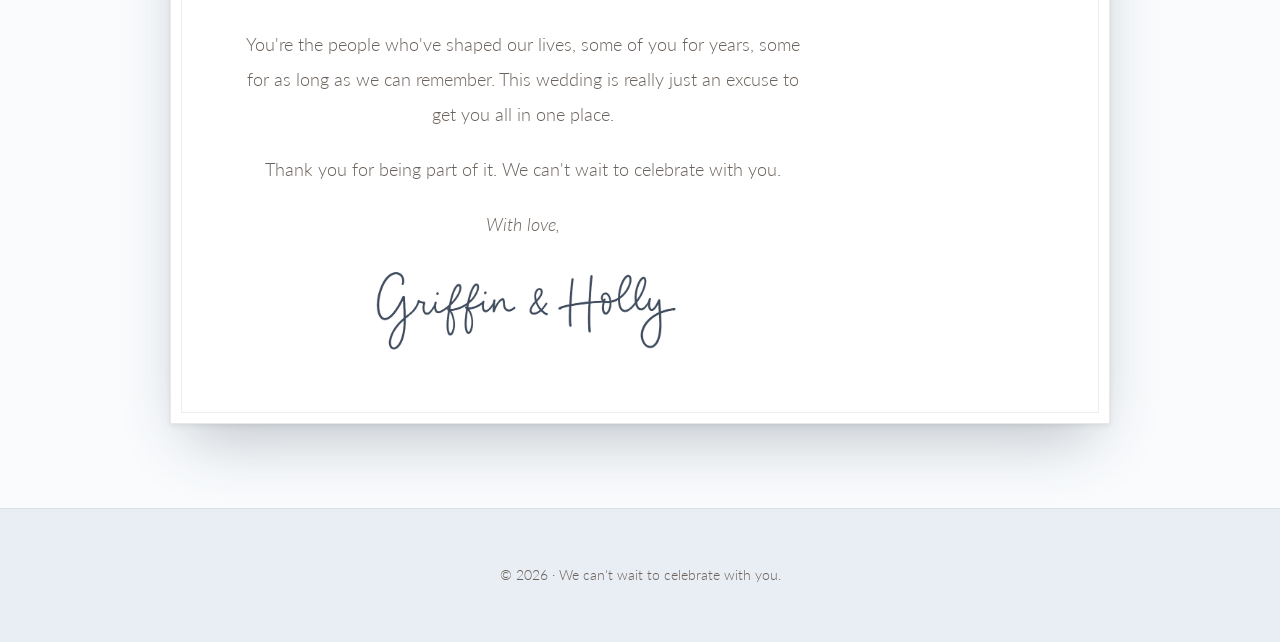
==== commit b4954628: "Install Vercel Web Analytics ## Vercel Web Analytics Implementation  Successfully implemented Vercel" ====
--- a/index.html
+++ b/index.html
@@ -86,5 +86,9 @@
 
   <script src="script.js"></script>
   <script defer src="/_vercel/insights/script.js"></script>
+  <script>
+    window.va = window.va || function () { (window.vaq = window.vaq || []).push(arguments); };
+  </script>
+  <script defer src="/_vercel/web-analytics/script.js"></script>
 </body>
 </html>
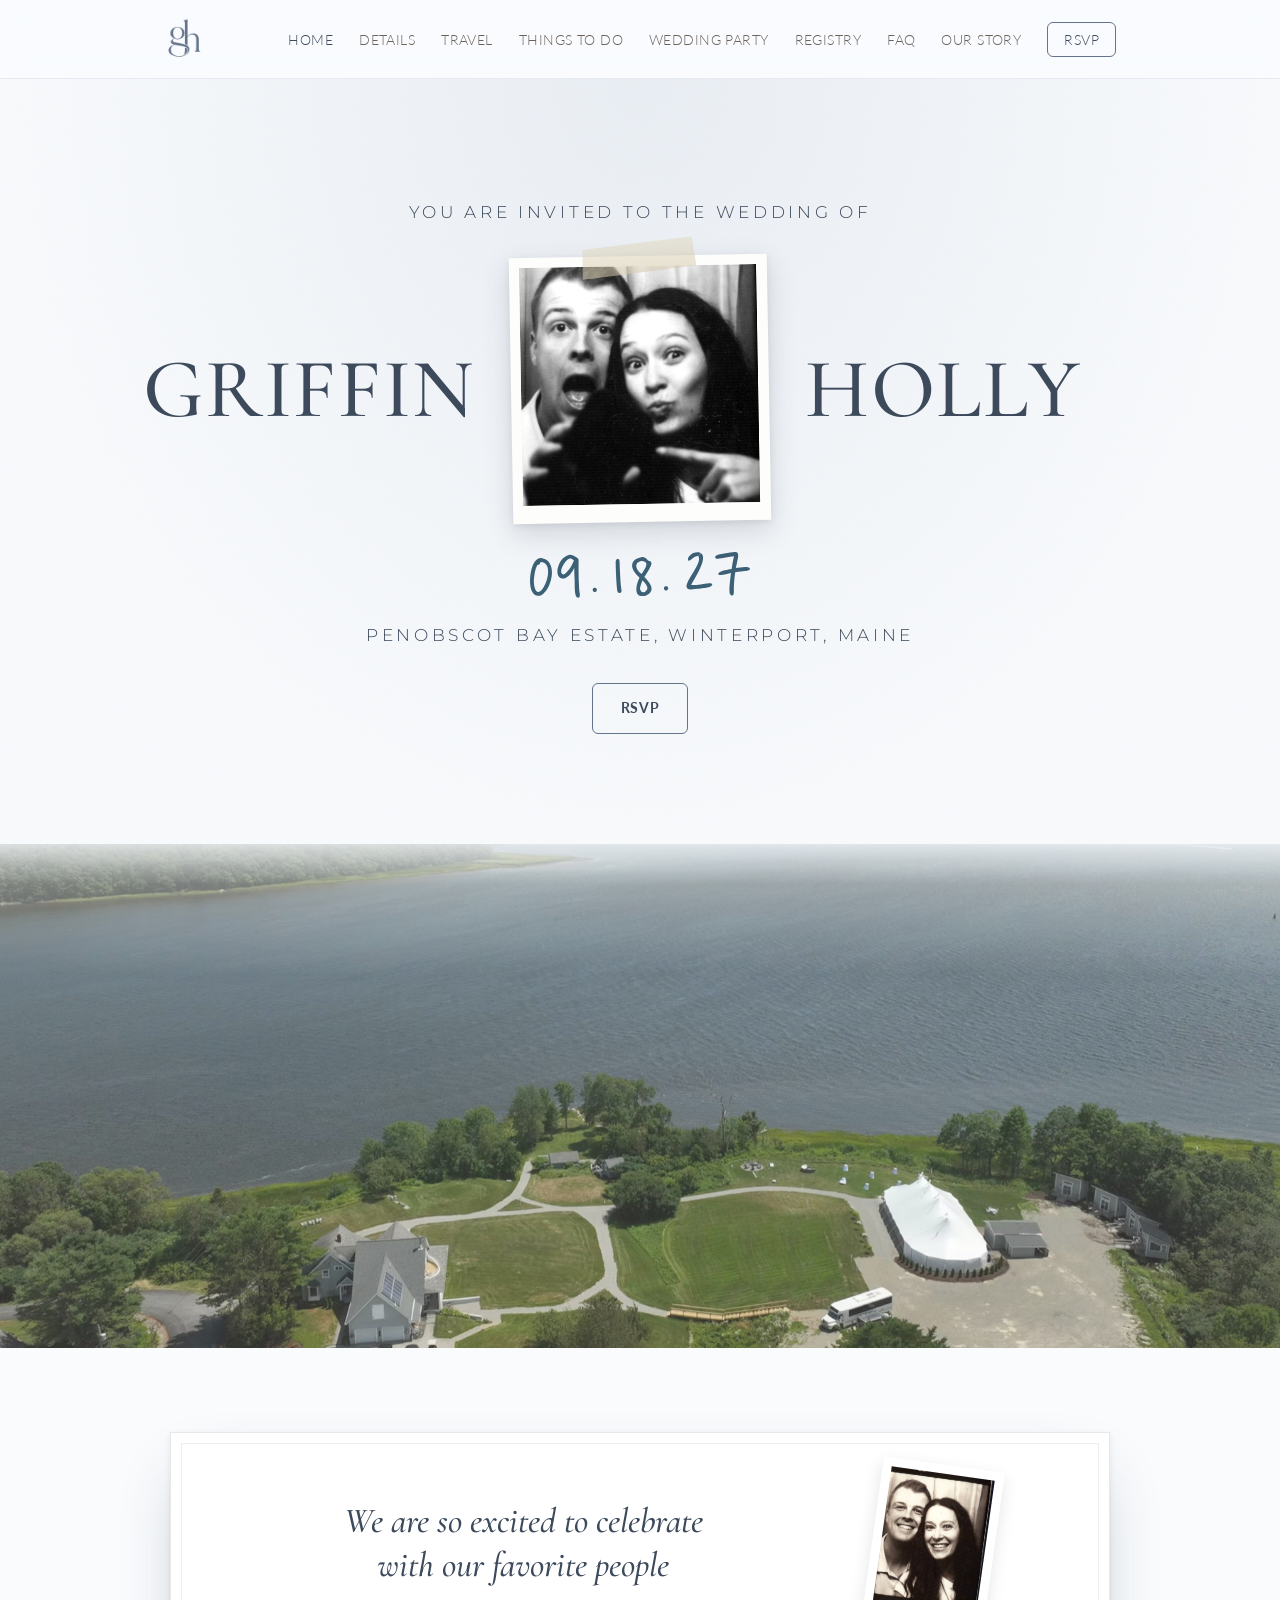
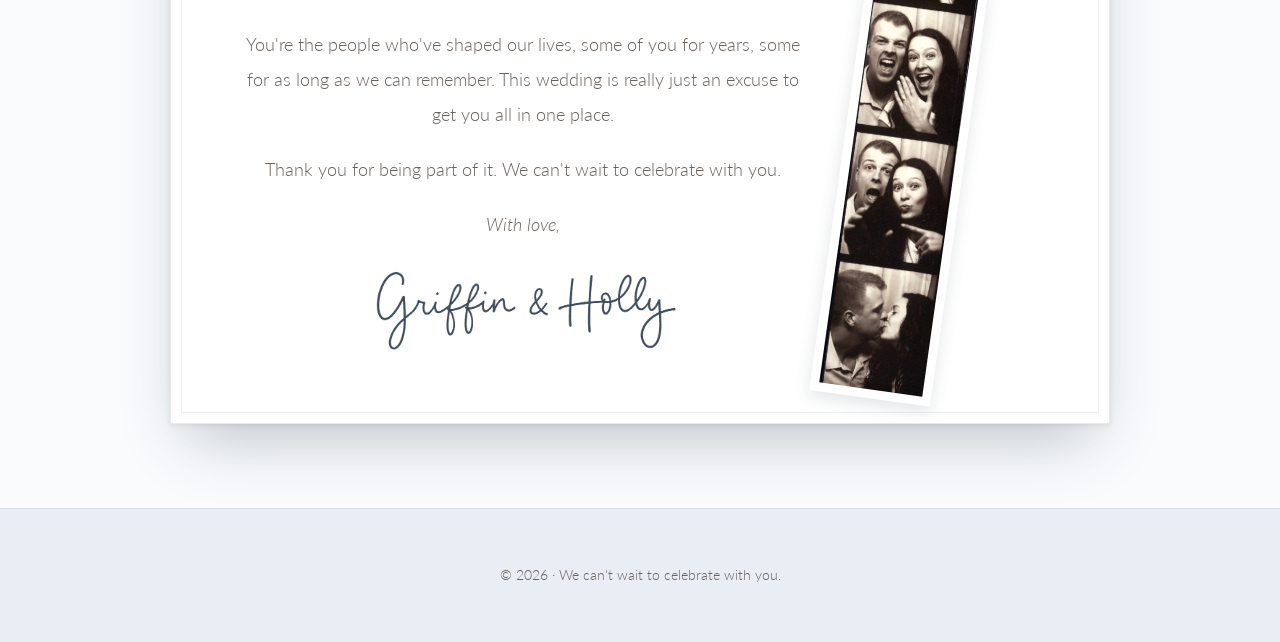
==== commit e729bc41: "Add wedding party members to Wedding Party page List Lily Kerr (Matron of Honor), Karah Kurtz (Maid " ====
--- a/index.html
+++ b/index.html
@@ -7,7 +7,7 @@
   <link rel="preconnect" href="https://fonts.googleapis.com" />
   <link rel="preconnect" href="https://fonts.gstatic.com" crossorigin />
   <link href="https://fonts.googleapis.com/css2?family=Cormorant+Garamond:wght@500&family=Montserrat:wght@300;600&family=Playfair+Display:ital,wght@0,500;0,600;1,500&family=Lato:wght@300;400;700&display=swap" rel="stylesheet" />
-  <link rel="stylesheet" href="styles.css?v=121" />
+  <link rel="stylesheet" href="styles.css?v=122" />
 </head>
 <body>
   <header class="site-header">
@@ -86,9 +86,5 @@
 
   <script src="script.js"></script>
   <script defer src="/_vercel/insights/script.js"></script>
-  <script>
-    window.va = window.va || function () { (window.vaq = window.vaq || []).push(arguments); };
-  </script>
-  <script defer src="/_vercel/web-analytics/script.js"></script>
 </body>
 </html>
--- a/styles.css
+++ b/styles.css
@@ -913,6 +913,47 @@
   }
 }
 
+/* Wedding Party */
+.party-list {
+  display: flex;
+  flex-direction: column;
+  max-width: 460px;
+  margin: 40px auto 0;
+}
+
+.party-member {
+  padding: 28px 0;
+  text-align: center;
+  border-bottom: 1px solid var(--color-border);
+}
+
+.party-member:first-child {
+  padding-top: 0;
+}
+
+.party-member:last-child {
+  padding-bottom: 0;
+  border-bottom: none;
+}
+
+.party-name {
+  font-family: "Cormorant Garamond", "Playfair Display", Georgia, serif;
+  font-weight: 500;
+  font-size: 1.5rem;
+  color: var(--color-accent-dark);
+  margin: 0 0 6px;
+}
+
+.party-role {
+  font-family: "Montserrat", -apple-system, BlinkMacSystemFont, "Segoe UI", sans-serif;
+  font-weight: 600;
+  font-size: 0.78rem;
+  text-transform: uppercase;
+  letter-spacing: 0.15em;
+  color: var(--color-accent);
+  margin: 0;
+}
+
 /* Gallery */
 .photo-grid {
   display: grid;
